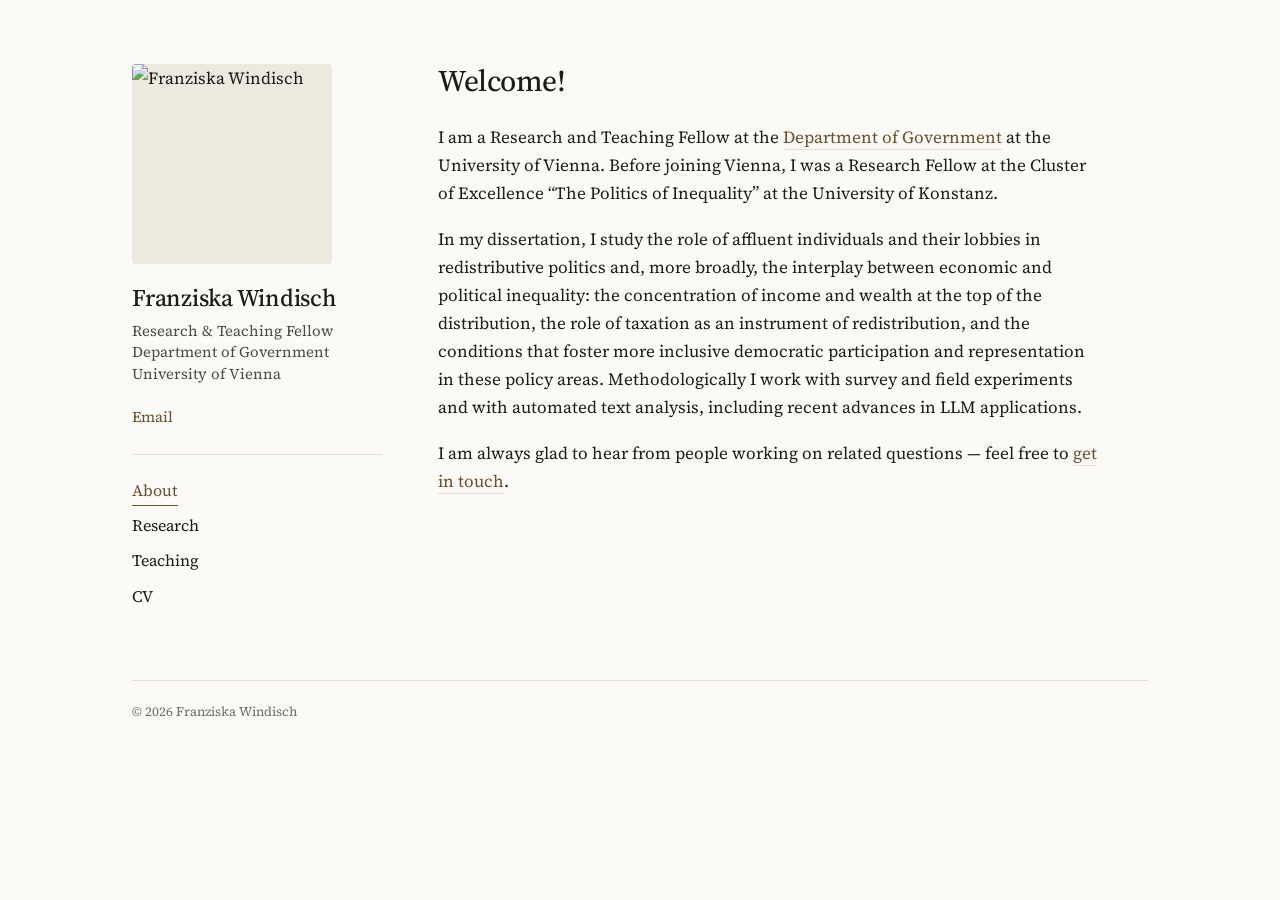
==== index.html @ 0dc1b83e "Update index.html" ====
<!DOCTYPE html>
<html lang="en">
<head>
  <meta charset="utf-8">
  <meta name="viewport" content="width=device-width, initial-scale=1">
  <title>Franziska Windisch</title>
  <meta name="description" content="Franziska Windisch — Research and Teaching Fellow in Political Science, University of Vienna.">
  <link rel="preconnect" href="https://fonts.googleapis.com">
  <link rel="preconnect" href="https://fonts.gstatic.com" crossorigin>
  <link href="https://fonts.googleapis.com/css2?family=Source+Serif+4:ital,opsz,wght@0,8..60,400;0,8..60,500;0,8..60,600;1,8..60,400&display=swap" rel="stylesheet">
  <link rel="stylesheet" href="assets/css/style.css">
</head>
<body>
  <div class="wrap">

    <aside class="panel">
      <img class="panel__photo" src="assets/img/headshot.jpg" alt="Franziska Windisch">
      <h1 class="panel__name">Franziska Windisch</h1>
      <p class="panel__role">
        Research &amp; Teaching Fellow<br>
        Department of Government<br>
        University of Vienna
      </p>
      <ul class="panel__links">
        <li><a href="mailto:franziska.windisch@univie.ac.at">Email</a></li>
      </ul>
      <ul class="nav">
        <li><a href="index.html" class="is-active">About</a></li>
        <li><a href="research.html">Research</a></li>
        <li><a href="teaching.html">Teaching</a></li>
        <li><a href="cv.html">CV</a></li>
      </ul>
    </aside>

    <main class="content">
      <h1>Welcome!</h1>

      <p>I am a Research and Teaching Fellow at the
      <a href="https://politikwissenschaft.univie.ac.at/">Department of Government</a>
      at the University of Vienna. Before joining Vienna, I was a Research Fellow at
      the Cluster of Excellence &ldquo;The Politics of Inequality&rdquo; at the
      University of Konstanz.</p>

      <p>In my dissertation, I study the role of affluent individuals and their
      lobbies in redistributive politics and, more broadly, the interplay between
      economic and political inequality: the concentration of income and wealth at
      the top of the distribution, the role of taxation as an instrument of
      redistribution, and the conditions that foster more inclusive democratic
      participation and representation in these policy areas. Methodologically I
      work with survey and field experiments and with automated text
      analysis, including recent advances in LLM applications.</p>

      <p>I am always glad to hear from people working on related questions &mdash;
      feel free to <a href="mailto:franziska.windisch@univie.ac.at">get in touch</a>.</p>
    </main>

    <footer class="site">
      © <span id="yr"></span> Franziska Windisch
    </footer>
  </div>
  <script>document.getElementById('yr').textContent = new Date().getFullYear();</script>
</body>
</html>
---- assets/css/style.css ----
/* ---------------------------------------------------------------
   Franziska Windisch — academic homepage
   Type: Source Serif 4 throughout
   Layout: fixed left panel + content column, five pages
----------------------------------------------------------------- */

:root {
  --maxw: 1080px;
  --panel-w: 250px;
  --gap: 56px;

  --ink:      #1c1c1a;
  --ink-soft: #4a4a46;
  --ink-mute: #6f6f69;
  --line:     #e2e0d8;
  --line-soft:#eeece5;
  --bg:       #fbfaf6;
  --panel-bg: #fbfaf6;
  --accent:   #6b4f2e;   /* muted academic brown, adjustable */
  --accent-h: #8a6a41;
}

* { box-sizing: border-box; }

html { -webkit-text-size-adjust: 100%; }

body {
  margin: 0;
  background: var(--bg);
  color: var(--ink);
  font-family: "Source Serif 4", Georgia, "Times New Roman", serif;
  font-size: 17px;
  line-height: 1.65;
  font-weight: 400;
  -webkit-font-smoothing: antialiased;
  text-rendering: optimizeLegibility;
}

.wrap {
  max-width: var(--maxw);
  margin: 0 auto;
  padding: 64px 32px 96px;
  display: grid;
  grid-template-columns: var(--panel-w) 1fr;
  column-gap: var(--gap);
  align-items: start;
}

/* -------------------- left panel -------------------- */

.panel {
  position: sticky;
  top: 64px;
}

.panel__photo {
  width: 100%;
  max-width: 200px;
  aspect-ratio: 1 / 1;
  object-fit: cover;
  border-radius: 4px;
  background: #eceadf;
  display: block;
  margin-bottom: 20px;
}

.panel__name {
  font-size: 24px;
  font-weight: 500;
  line-height: 1.15;
  margin: 0 0 8px;
  letter-spacing: -0.01em;
}

.panel__role {
  font-size: 15px;
  color: var(--ink-soft);
  line-height: 1.45;
  margin: 0 0 20px;
}

.panel__role a { color: var(--ink-soft); }

.panel__links {
  list-style: none;
  margin: 0 0 24px;
  padding: 0;
  font-size: 15px;
}

.panel__links li { margin: 0 0 6px; }

.panel__links a {
  color: var(--accent);
  text-decoration: none;
  border-bottom: 1px solid transparent;
  transition: border-color .15s ease;
}

.panel__links a:hover { border-bottom-color: var(--accent); }

/* -------------------- navigation -------------------- */

.nav {
  list-style: none;
  margin: 0;
  padding: 20px 0 0;
  border-top: 1px solid var(--line);
  font-size: 16px;
}

.nav li { margin: 0 0 4px; }

.nav a {
  color: var(--ink);
  text-decoration: none;
  padding: 2px 0;
  display: inline-block;
  border-bottom: 1px solid transparent;
  transition: border-color .15s ease, color .15s ease;
}

.nav a:hover { color: var(--accent); }

.nav a.is-active {
  color: var(--accent);
  border-bottom-color: var(--accent);
}

/* -------------------- content -------------------- */

.content { max-width: 660px; }

.content h1 {
  font-size: 30px;
  font-weight: 500;
  letter-spacing: -0.015em;
  margin: 0 0 24px;
  line-height: 1.15;
}

.content h2 {
  font-size: 21px;
  font-weight: 500;
  margin: 40px 0 12px;
  letter-spacing: -0.01em;
}

.content h3 {
  font-size: 17px;
  font-weight: 500;
  margin: 28px 0 6px;
}

.content p { margin: 0 0 18px; }

.content a {
  color: var(--accent);
  text-decoration: none;
  border-bottom: 1px solid var(--line);
  transition: border-color .15s ease;
}

.content a:hover { border-bottom-color: var(--accent); }

.content strong { font-weight: 500; }

.lead { font-size: 19px; line-height: 1.6; }

hr {
  border: 0;
  border-top: 1px solid var(--line);
  margin: 40px 0;
}

/* publication / list items */

.pub-list, .plain-list {
  list-style: none;
  margin: 0;
  padding: 0;
}

.pub {
  padding: 18px 0;
  border-bottom: 1px solid var(--line-soft);
}

.pub:last-child { border-bottom: 0; }

.pub__title { font-weight: 500; }

.pub__meta {
  color: var(--ink-mute);
  font-size: 15px;
  font-style: italic;
}

.pub__venue { font-style: italic; }

details.abstract {
  margin-top: 8px;
  font-size: 15px;
}

details.abstract summary {
  cursor: pointer;
  color: var(--accent);
  font-size: 14px;
  list-style: none;
  user-select: none;
}

details.abstract summary::-webkit-details-marker { display: none; }

details.abstract summary::before {
  content: "▸ Abstract";
}

details.abstract[open] summary::before {
  content: "▾ Abstract";
}

details.abstract p {
  color: var(--ink-soft);
  margin-top: 8px;
  padding-left: 2px;
}

.tag {
  display: inline-block;
  font-size: 13px;
  color: var(--ink-mute);
  border: 1px solid var(--line);
  border-radius: 3px;
  padding: 1px 8px;
  margin-right: 6px;
}

.note {
  background: #f4f2ea;
  border-left: 3px solid var(--accent);
  padding: 12px 16px;
  font-size: 15px;
  color: var(--ink-soft);
  margin: 0 0 20px;
  border-radius: 0 4px 4px 0;
}

.talks { list-style: none; padding: 0; margin: 0; font-size: 16px; }
.talks li { padding: 6px 0; border-bottom: 1px solid var(--line-soft); }
.talks .date { color: var(--ink-mute); font-size: 14px; display: inline-block; min-width: 92px; }

footer.site {
  grid-column: 1 / -1;
  margin-top: 64px;
  padding-top: 20px;
  border-top: 1px solid var(--line);
  font-size: 13px;
  color: var(--ink-mute);
}

/* -------------------- responsive -------------------- */

@media (max-width: 760px) {
  .wrap {
    grid-template-columns: 1fr;
    row-gap: 40px;
    padding: 40px 22px 72px;
  }
  .panel { position: static; }
  .panel__photo { max-width: 130px; }
  .content, .content h1 { max-width: none; }
  .content h1 { font-size: 26px; }
  body { font-size: 16px; }
  .nav {
    display: flex;
    flex-wrap: wrap;
    gap: 4px 20px;
    padding-top: 16px;
  }
  .nav li { margin: 0; }
}

@media (prefers-reduced-motion: reduce) {
  * { transition: none !important; }
}

/* Embedded CV PDF viewer */
.cv-embed {
  width: 100%;
  height: 800px;
  border: 1px solid var(--line, #e2e0d8);
  border-radius: 4px;
  margin-top: 8px;
  background: #f4f2ea;
}
@media (max-width: 760px) {
  .cv-embed { height: 60vh; }
}
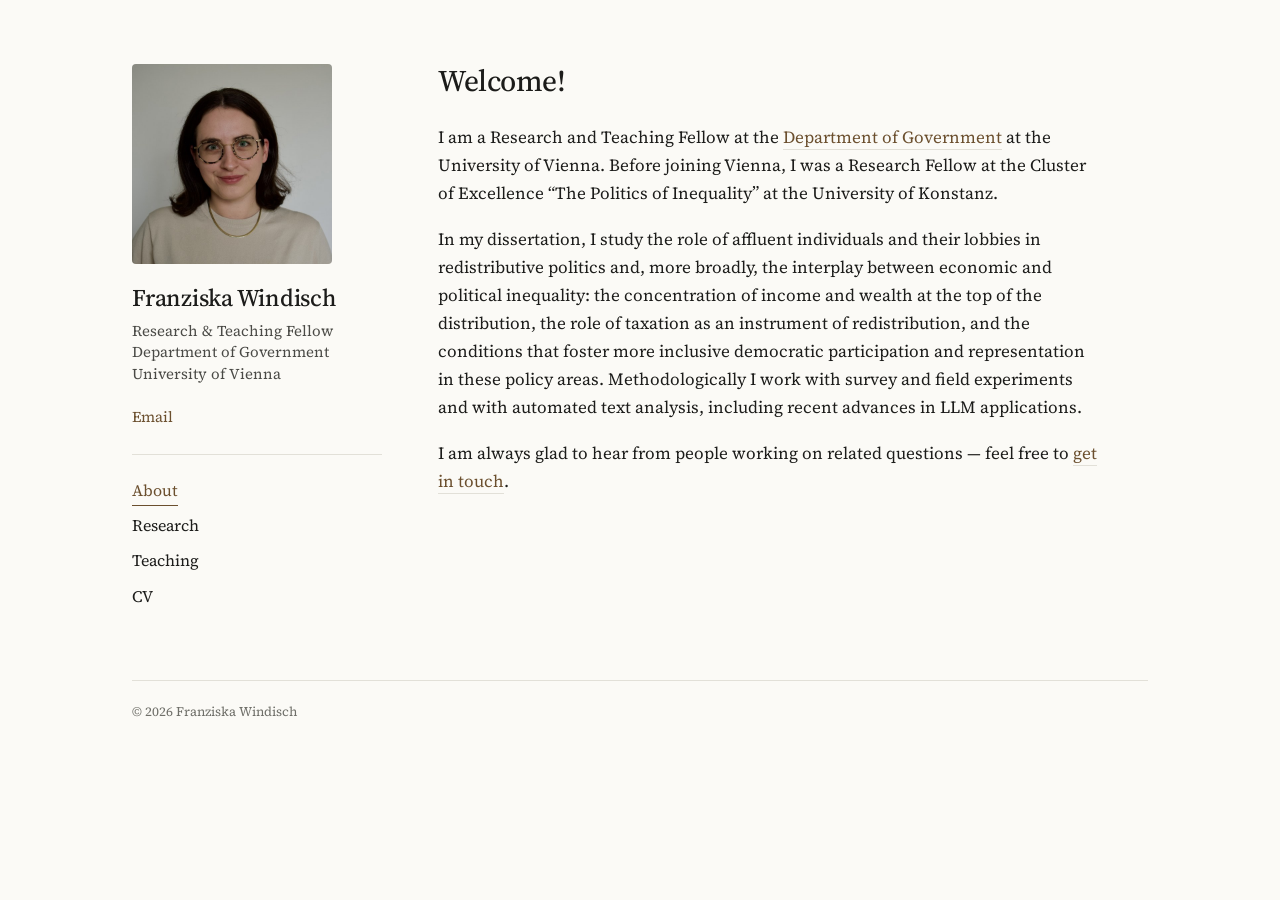
==== commit b06a400c: "Update index.html" ====
--- a/index.html
+++ b/index.html
@@ -14,7 +14,7 @@
   <div class="wrap">
 
     <aside class="panel">
-      <img class="panel__photo" src="assets/img/headshot.jpg" alt="Franziska Windisch">
+      <img class="panel__photo" src="assets/headshot.jpg" alt="Franziska Windisch">
       <h1 class="panel__name">Franziska Windisch</h1>
       <p class="panel__role">
         Research &amp; Teaching Fellow<br>
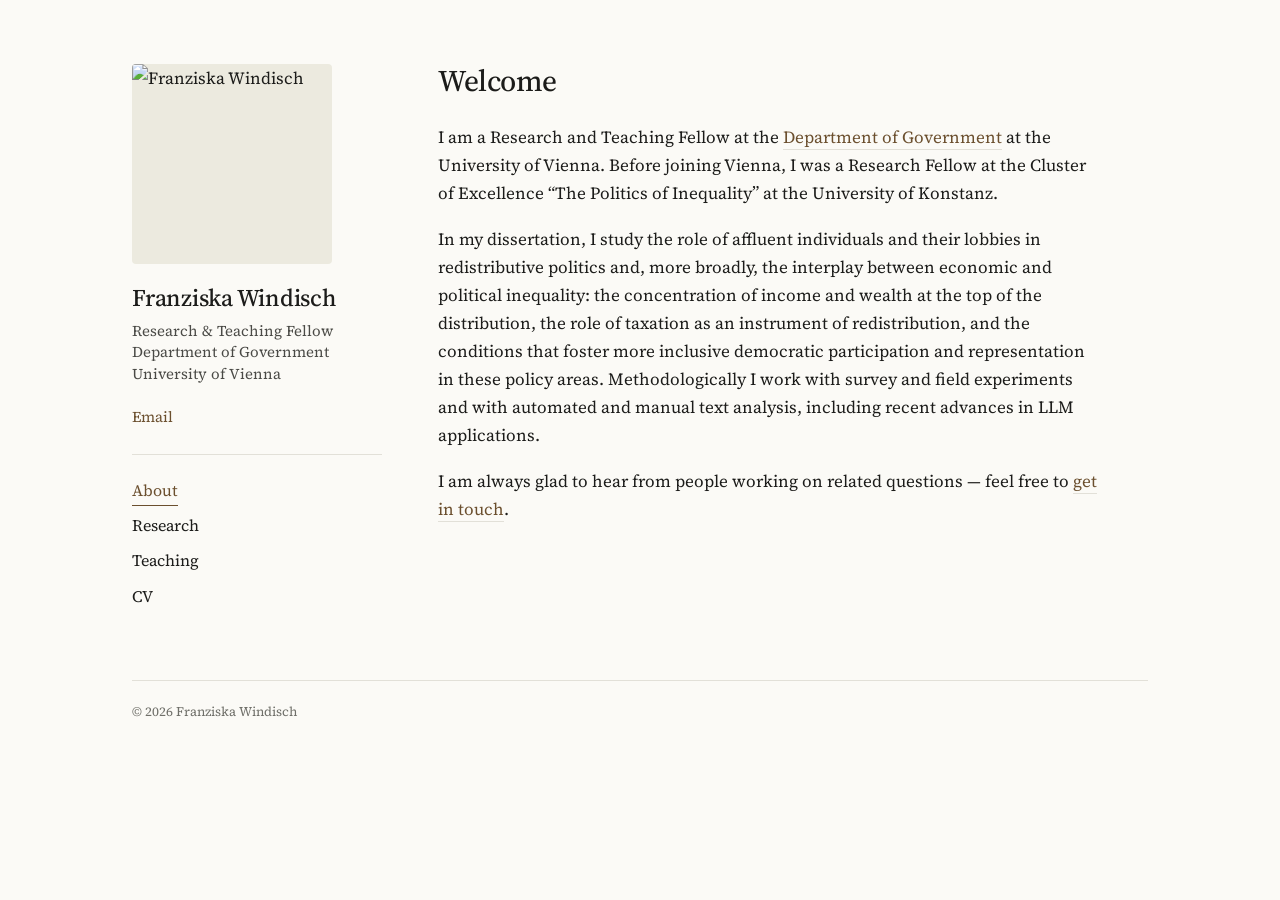
==== commit aa51fc10: "Add files via upload" ====
--- a/index.html
+++ b/index.html
@@ -14,7 +14,7 @@
   <div class="wrap">
 
     <aside class="panel">
-      <img class="panel__photo" src="assets/headshot.jpg" alt="Franziska Windisch">
+      <img class="panel__photo" src="assets/css/headshot.jpg" alt="Franziska Windisch">
       <h1 class="panel__name">Franziska Windisch</h1>
       <p class="panel__role">
         Research &amp; Teaching Fellow<br>
@@ -33,7 +33,7 @@
     </aside>
 
     <main class="content">
-      <h1>Welcome!</h1>
+      <h1>Welcome</h1>
 
       <p>I am a Research and Teaching Fellow at the
       <a href="https://politikwissenschaft.univie.ac.at/">Department of Government</a>
@@ -47,7 +47,7 @@
       the top of the distribution, the role of taxation as an instrument of
       redistribution, and the conditions that foster more inclusive democratic
       participation and representation in these policy areas. Methodologically I
-      work with survey and field experiments and with automated text
+      work with survey and field experiments and with automated and manual text
       analysis, including recent advances in LLM applications.</p>
 
       <p>I am always glad to hear from people working on related questions &mdash;
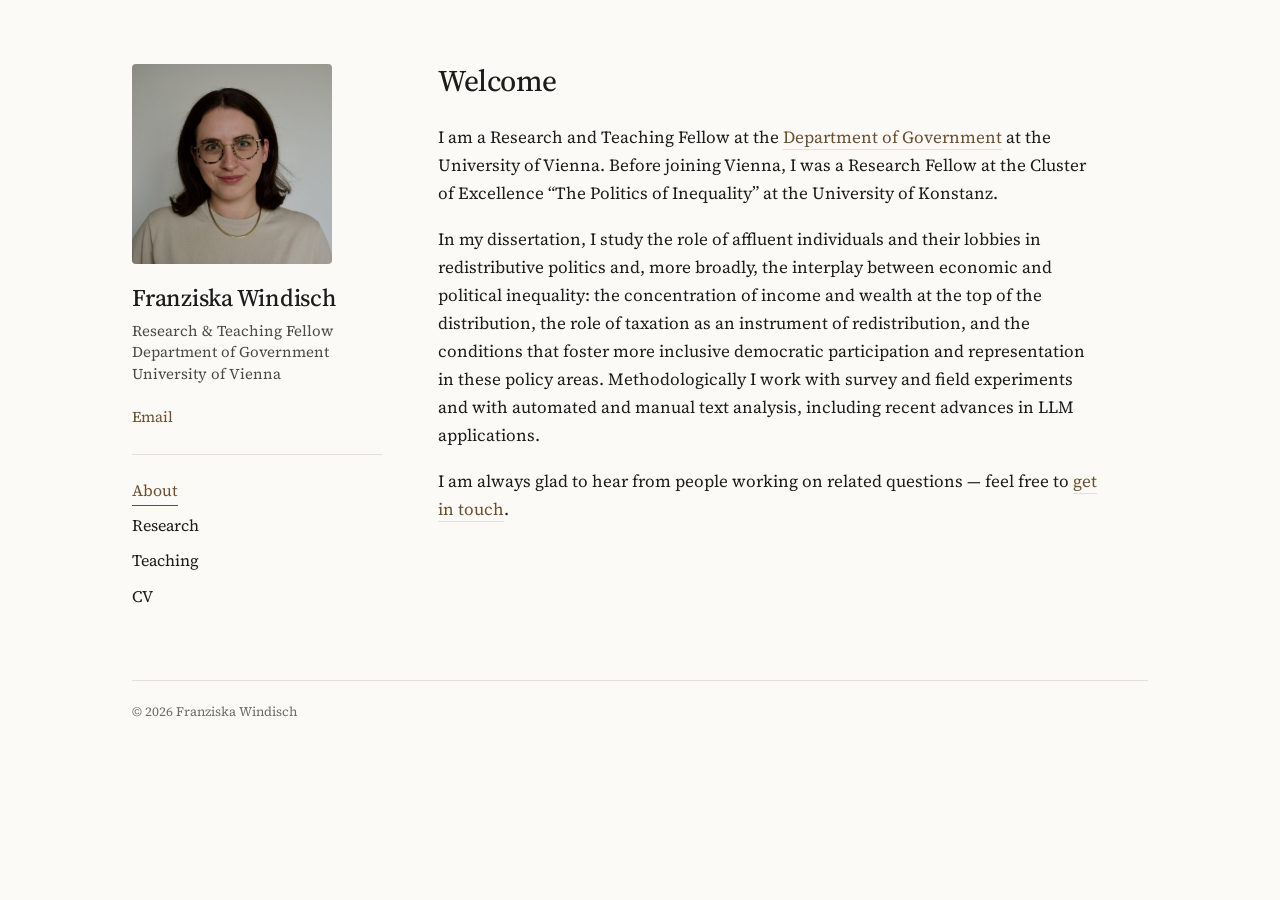
==== commit 74aefb15: "Add files via upload" ====
--- a/index.html
+++ b/index.html
@@ -14,7 +14,7 @@
   <div class="wrap">
 
     <aside class="panel">
-      <img class="panel__photo" src="assets/css/headshot.jpg" alt="Franziska Windisch">
+      <img class="panel__photo" src="assets/headshot.jpg" alt="Franziska Windisch">
       <h1 class="panel__name">Franziska Windisch</h1>
       <p class="panel__role">
         Research &amp; Teaching Fellow<br>
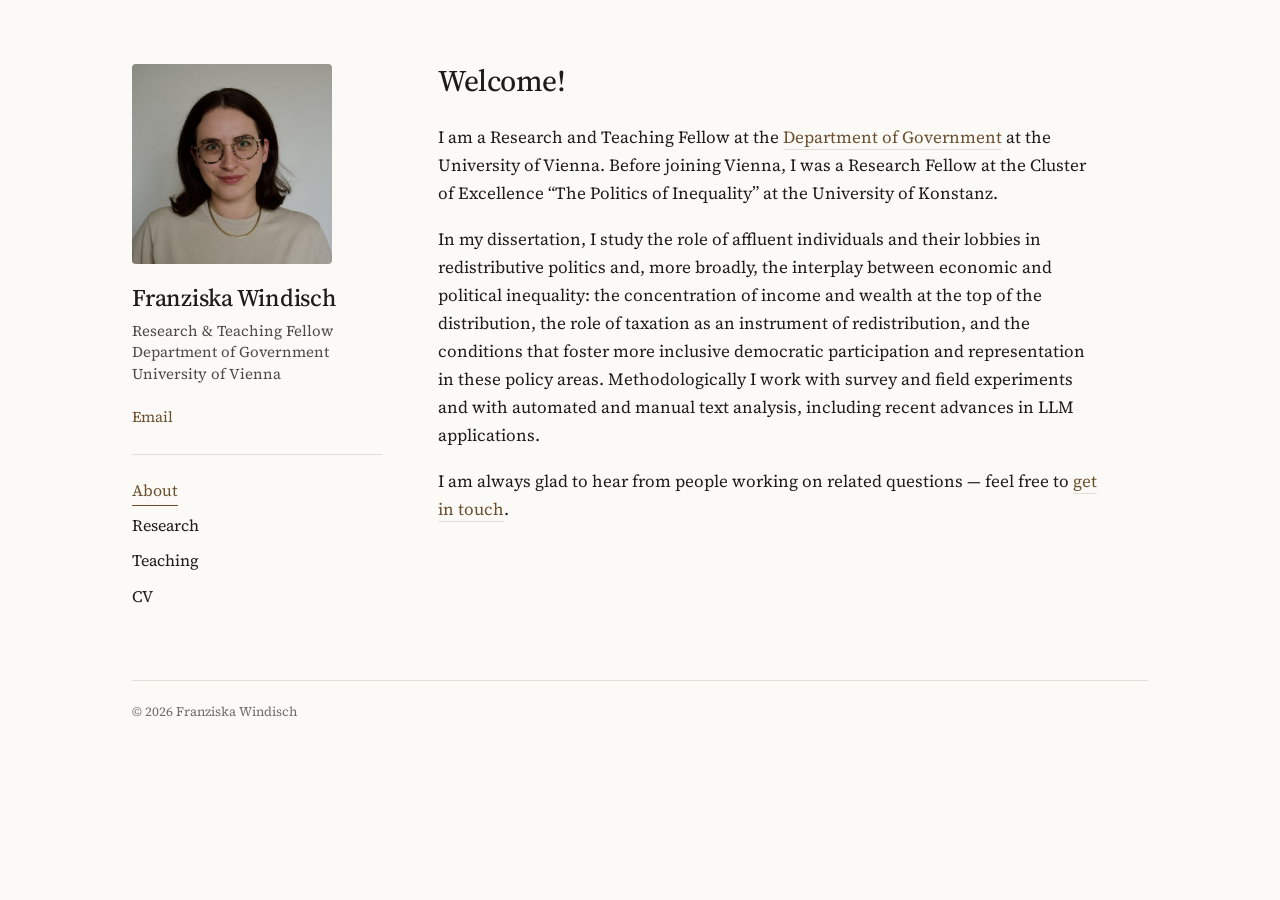
==== commit 1c303267: "Update index.html" ====
--- a/index.html
+++ b/index.html
@@ -33,7 +33,7 @@
     </aside>
 
     <main class="content">
-      <h1>Welcome</h1>
+      <h1>Welcome!</h1>
 
       <p>I am a Research and Teaching Fellow at the
       <a href="https://politikwissenschaft.univie.ac.at/">Department of Government</a>
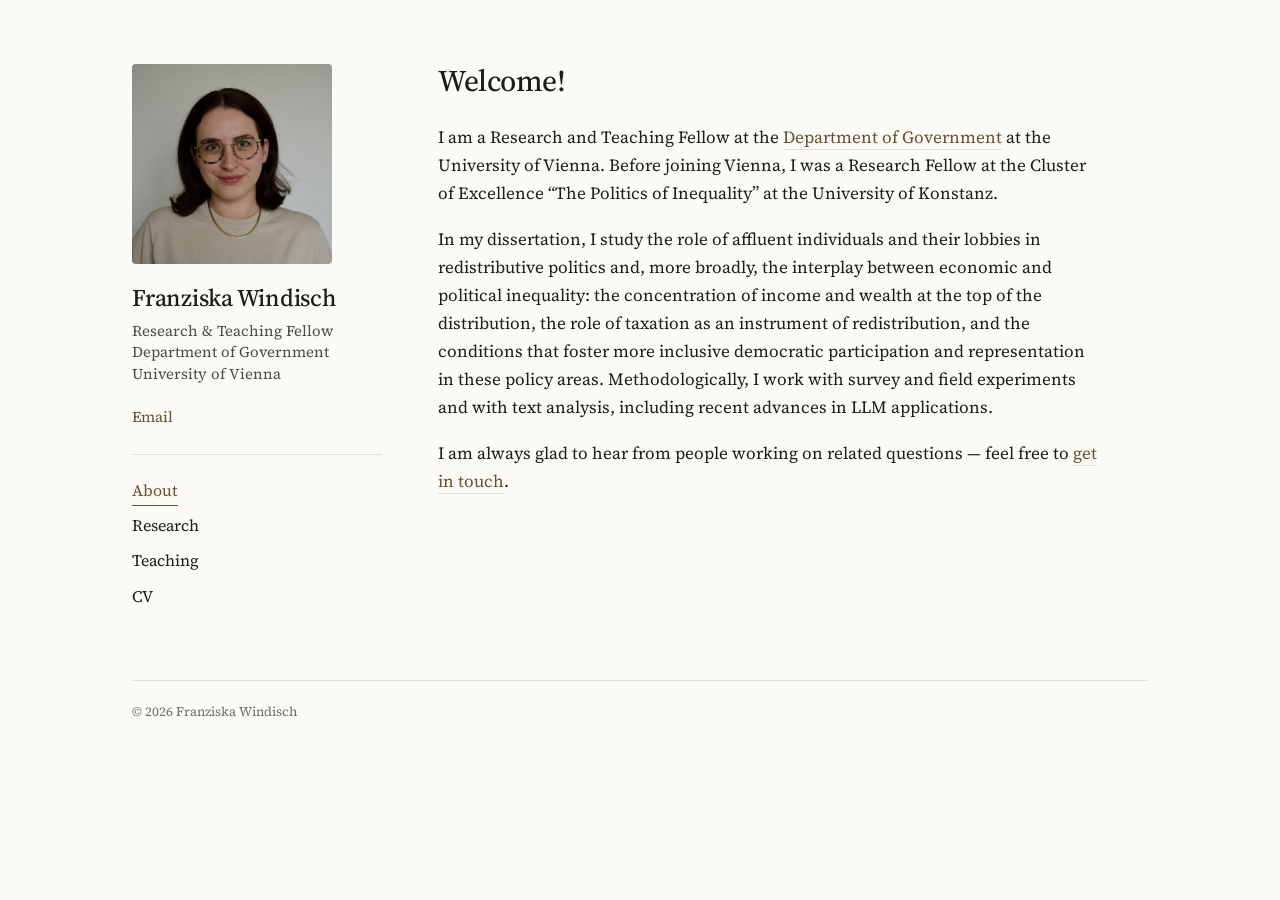
==== commit 7bd51752: "Update index.html" ====
--- a/index.html
+++ b/index.html
@@ -46,8 +46,8 @@
       economic and political inequality: the concentration of income and wealth at
       the top of the distribution, the role of taxation as an instrument of
       redistribution, and the conditions that foster more inclusive democratic
-      participation and representation in these policy areas. Methodologically I
-      work with survey and field experiments and with automated and manual text
+      participation and representation in these policy areas. Methodologically, I
+      work with survey and field experiments and with text
       analysis, including recent advances in LLM applications.</p>
 
       <p>I am always glad to hear from people working on related questions &mdash;
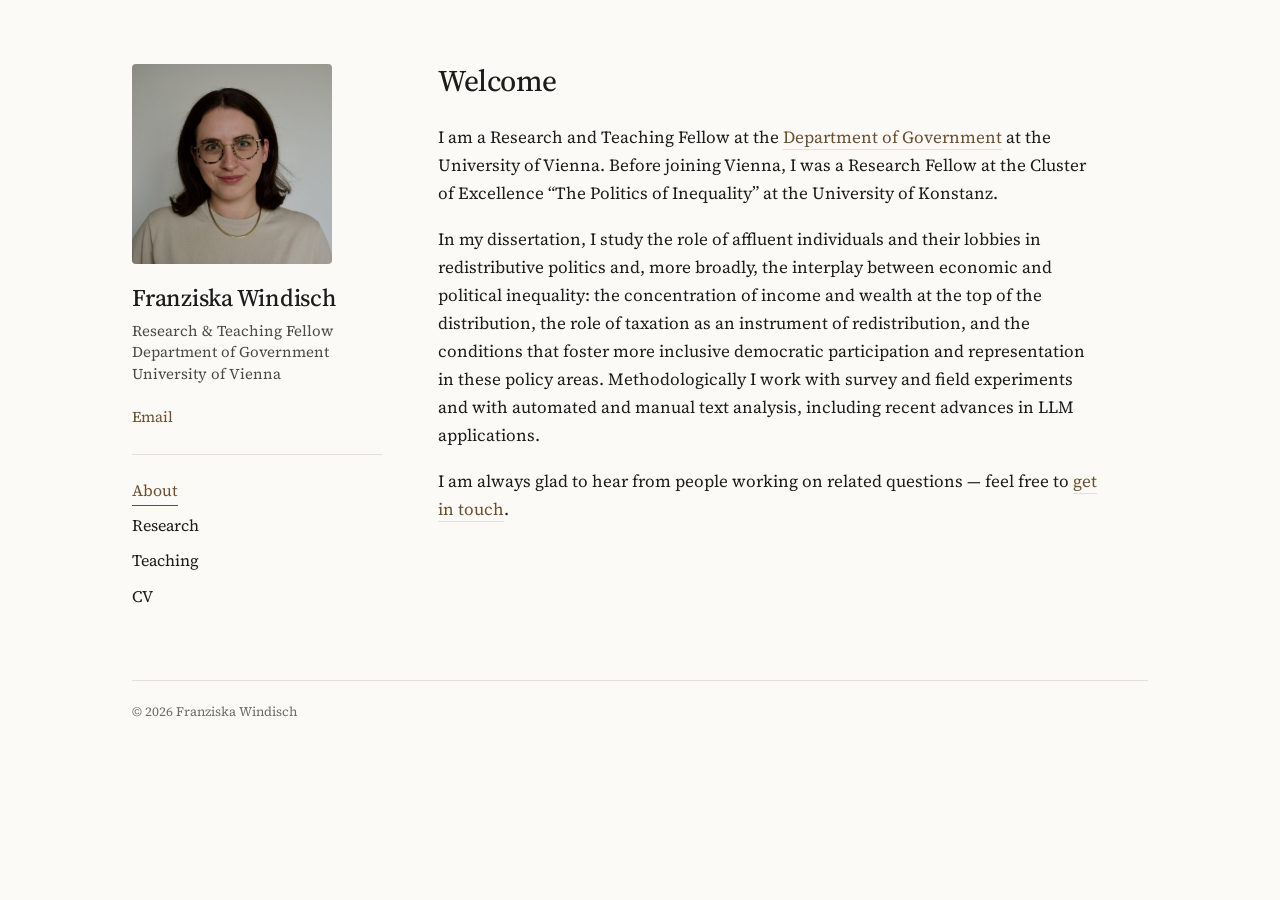
==== commit fe33b8e6: "Add files via upload" ====
--- a/index.html
+++ b/index.html
@@ -4,7 +4,34 @@
   <meta charset="utf-8">
   <meta name="viewport" content="width=device-width, initial-scale=1">
   <title>Franziska Windisch</title>
-  <meta name="description" content="Franziska Windisch — Research and Teaching Fellow in Political Science, University of Vienna.">
+  <meta name="description" content="Franziska Windisch — Research and Teaching Fellow in Political Science at the University of Vienna, working on economic elites, taxation, and democratic participation.">
+  <meta name="author" content="Franziska Windisch">
+  <link rel="canonical" href="https://fraxwin.github.io/">
+
+  <!-- Open Graph (link previews on social/messaging) -->
+  <meta property="og:type" content="website">
+  <meta property="og:title" content="Franziska Windisch">
+  <meta property="og:description" content="Research and Teaching Fellow in Political Science at the University of Vienna.">
+  <meta property="og:url" content="https://fraxwin.github.io/">
+  <meta property="og:image" content="https://fraxwin.github.io/assets/headshot.jpg">
+
+  <!-- Structured data: tells search engines this page is about a person -->
+  <script type="application/ld+json">
+  {
+    "@context": "https://schema.org",
+    "@type": "Person",
+    "name": "Franziska Windisch",
+    "url": "https://fraxwin.github.io/",
+    "image": "https://fraxwin.github.io/assets/headshot.jpg",
+    "jobTitle": "Research and Teaching Fellow",
+    "affiliation": {
+      "@type": "Organization",
+      "name": "Department of Government, University of Vienna"
+    },
+    "email": "mailto:franziska.windisch@univie.ac.at",
+    "knowsAbout": ["Political economy", "Economic inequality", "Taxation", "Deliberative democracy", "Redistribution"]
+  }
+  </script>
   <link rel="preconnect" href="https://fonts.googleapis.com">
   <link rel="preconnect" href="https://fonts.gstatic.com" crossorigin>
   <link href="https://fonts.googleapis.com/css2?family=Source+Serif+4:ital,opsz,wght@0,8..60,400;0,8..60,500;0,8..60,600;1,8..60,400&display=swap" rel="stylesheet">
@@ -33,7 +60,7 @@
     </aside>
 
     <main class="content">
-      <h1>Welcome!</h1>
+      <h1>Welcome</h1>
 
       <p>I am a Research and Teaching Fellow at the
       <a href="https://politikwissenschaft.univie.ac.at/">Department of Government</a>
@@ -46,8 +73,8 @@
       economic and political inequality: the concentration of income and wealth at
       the top of the distribution, the role of taxation as an instrument of
       redistribution, and the conditions that foster more inclusive democratic
-      participation and representation in these policy areas. Methodologically, I
-      work with survey and field experiments and with text
+      participation and representation in these policy areas. Methodologically I
+      work with survey and field experiments and with automated and manual text
       analysis, including recent advances in LLM applications.</p>
 
       <p>I am always glad to hear from people working on related questions &mdash;
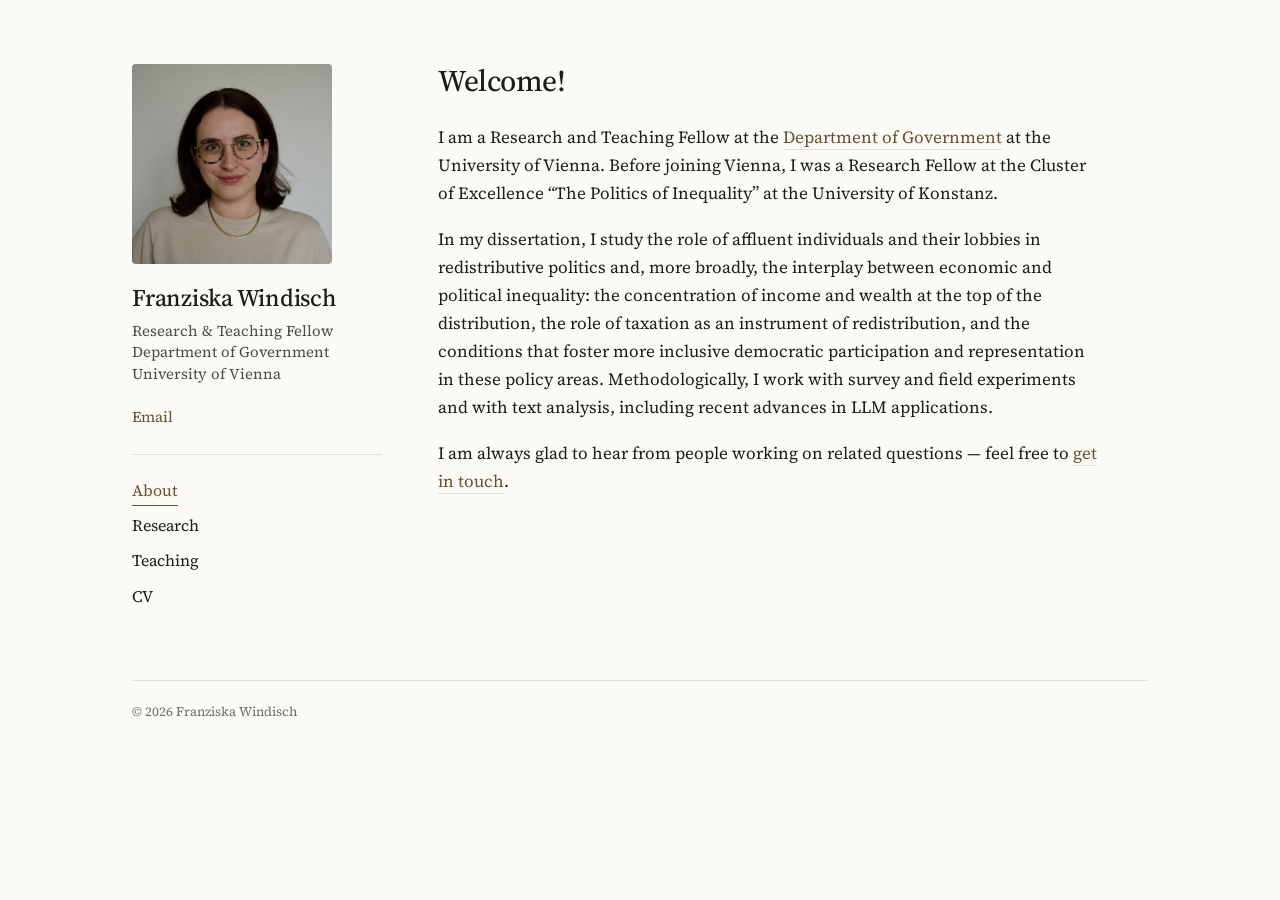
==== commit bf0e833b: "Update index.html" ====
--- a/index.html
+++ b/index.html
@@ -60,7 +60,7 @@
     </aside>
 
     <main class="content">
-      <h1>Welcome</h1>
+      <h1>Welcome!</h1>
 
       <p>I am a Research and Teaching Fellow at the
       <a href="https://politikwissenschaft.univie.ac.at/">Department of Government</a>
@@ -73,8 +73,8 @@
       economic and political inequality: the concentration of income and wealth at
       the top of the distribution, the role of taxation as an instrument of
       redistribution, and the conditions that foster more inclusive democratic
-      participation and representation in these policy areas. Methodologically I
-      work with survey and field experiments and with automated and manual text
+      participation and representation in these policy areas. Methodologically, I
+      work with survey and field experiments and with text
       analysis, including recent advances in LLM applications.</p>
 
       <p>I am always glad to hear from people working on related questions &mdash;
